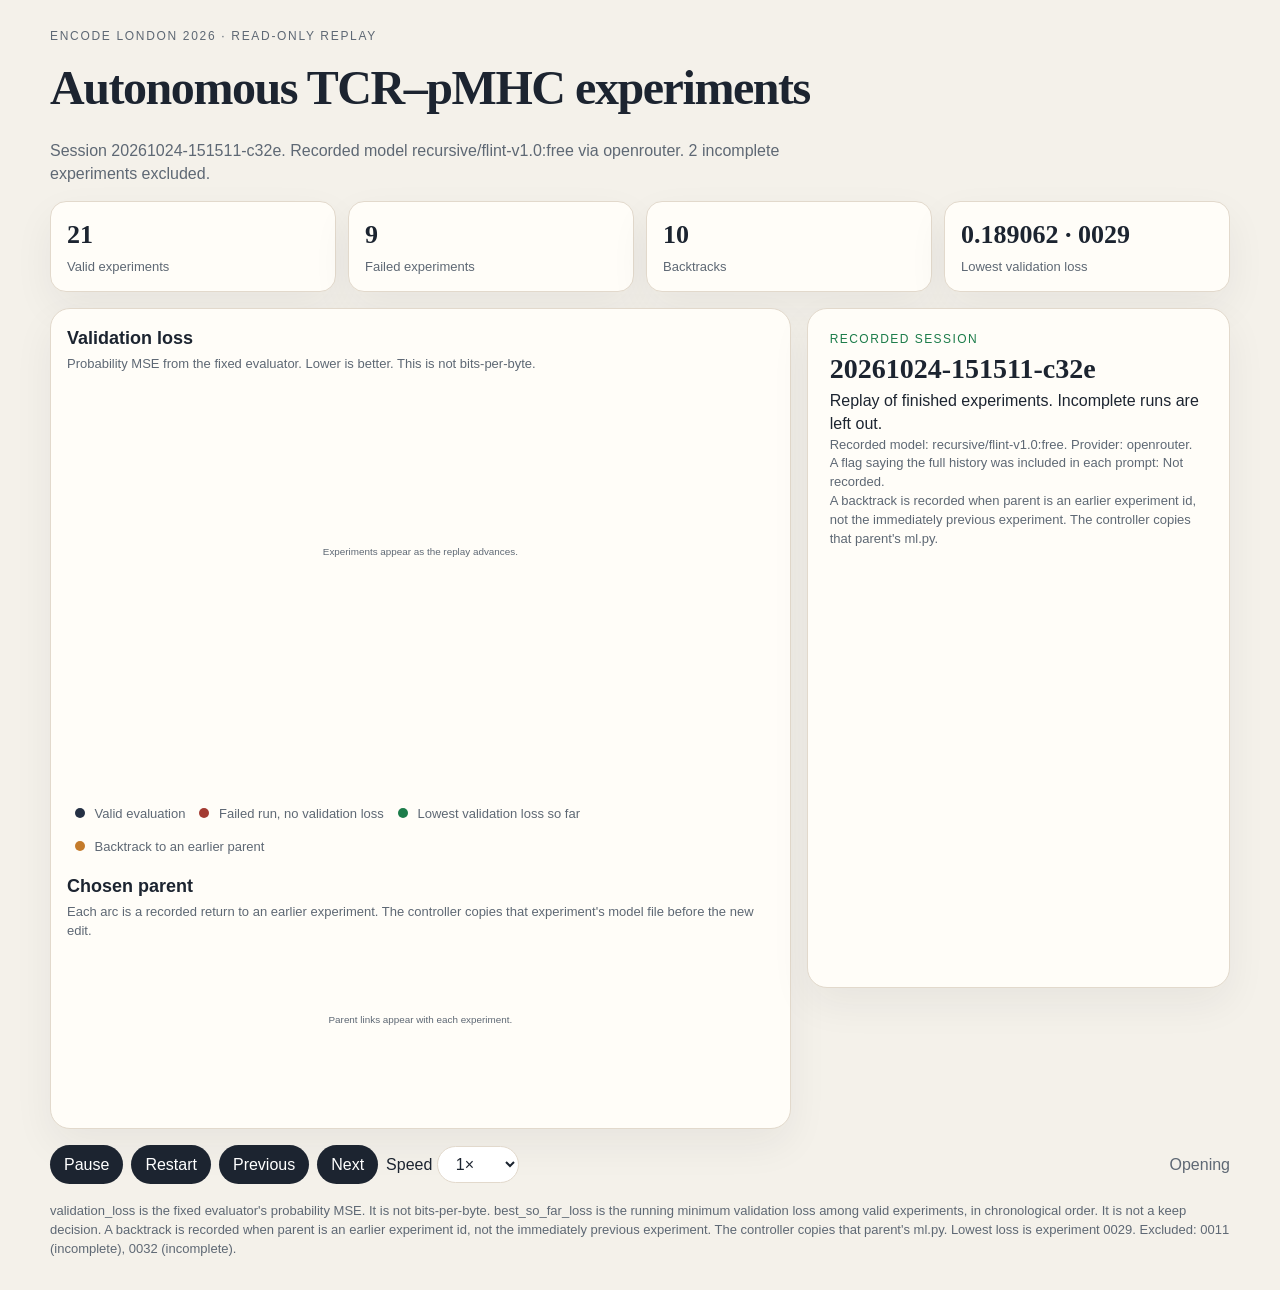
==== docs/index.html @ 0a5dcefe "Publish the recorded TCR–pMHC experiment replay. The static docs replay session 20261024-151511-c32e" ====
<!DOCTYPE html>
<html lang="en">
<head>
  <meta charset="utf-8">
  <meta name="viewport" content="width=device-width, initial-scale=1">
  <title>TCR–pMHC research replay</title>
  <link rel="stylesheet" href="./style.css">
</head>
<body>
  <header class="top">
    <p class="kicker">Encode London 2026 · read-only replay</p>
    <h1>Autonomous TCR–pMHC experiments</h1>
    <p class="lede" id="session-line">Loading recorded session…</p>
  </header>

  <section class="stats" id="stats" aria-label="Session summary"></section>

  <main>
    <section class="stage">
      <div class="stage-head">
        <h2>Validation loss</h2>
        <p>Probability MSE from the fixed evaluator. Lower is better. This is not bits-per-byte.</p>
      </div>
      <svg id="chart" viewBox="0 0 860 520" role="img" aria-label="Validation loss by experiment"></svg>
      <div class="legend">
        <span><i class="swatch point"></i> Valid evaluation</span>
        <span><i class="swatch fail"></i> Failed run, no validation loss</span>
        <span><i class="swatch best"></i> Lowest validation loss so far</span>
        <span><i class="swatch back"></i> Backtrack to an earlier parent</span>
      </div>
      <div class="stage-head lineage-head">
        <h2>Chosen parent</h2>
        <p>Each arc is a recorded return to an earlier experiment. The controller copies that experiment's model file before the new edit.</p>
      </div>
      <svg id="lineage" viewBox="0 0 860 210" role="img" aria-label="Recorded parent of each experiment"></svg>
    </section>

    <aside class="panel" id="panel" aria-live="polite"></aside>
  </main>

  <section class="controls">
    <button id="play" type="button">Pause</button>
    <button id="restart" type="button">Restart</button>
    <button id="prev" type="button">Previous</button>
    <button id="next" type="button">Next</button>
    <label>Speed
      <select id="speed">
        <option value="0.5">0.5×</option>
        <option value="1" selected>1×</option>
        <option value="2">2×</option>
        <option value="4">4×</option>
      </select>
    </label>
    <p id="progress"></p>
  </section>

  <footer>
    <p id="footnote"></p>
  </footer>
  <script src="./app.js"></script>
</body>
</html>
---- docs/style.css ----
:root {
  --paper: #f4f1ea;
  --ink: #1c2430;
  --muted: #5e6874;
  --line: #e2d9cc;
  --card: #fffdf8;
  --green: #1c7c4a;
  --green-soft: #e5f4ec;
  --red: #a33b32;
  --point: #243044;
  --shadow: 0 16px 40px rgba(28, 36, 48, 0.06);
}

* { box-sizing: border-box; }

body {
  margin: 0;
  background: var(--paper);
  color: var(--ink);
  font-family: "Avenir Next", "Segoe UI", sans-serif;
  line-height: 1.45;
}

.top, .stats, main, .controls, footer {
  width: min(1180px, calc(100% - 32px));
  margin-left: auto;
  margin-right: auto;
}

.kicker {
  margin: 28px 0 0;
  letter-spacing: 0.14em;
  text-transform: uppercase;
  font-size: 12px;
  color: var(--muted);
}

h1 {
  margin: 8px 0 0;
  font-family: Palatino, "Iowan Old Style", Georgia, serif;
  font-size: clamp(32px, 4vw, 48px);
  font-weight: 600;
  letter-spacing: -0.03em;
}

.lede { color: var(--muted); max-width: 760px; }

.stats {
  display: grid;
  grid-template-columns: repeat(4, 1fr);
  gap: 12px;
  margin-top: 8px;
}

.stat {
  background: var(--card);
  border: 1px solid var(--line);
  border-radius: 16px;
  padding: 14px 16px;
  box-shadow: var(--shadow);
}

.stat b {
  display: block;
  font-family: Palatino, Georgia, serif;
  font-size: 26px;
  font-weight: 600;
}

.stat span { color: var(--muted); font-size: 13px; }

main {
  display: grid;
  grid-template-columns: 1.4fr 0.8fr;
  gap: 16px;
  margin-top: 16px;
}

.stage, .panel {
  background: var(--card);
  border: 1px solid var(--line);
  border-radius: 20px;
  box-shadow: var(--shadow);
}

.stage { padding: 16px 16px 8px; }
.stage-head h2 { margin: 0; font-size: 18px; }
.stage-head p { margin: 4px 0 0; color: var(--muted); font-size: 13px; }

#chart { width: 100%; height: auto; display: block; }

.tick { fill: var(--muted); font-size: 12px; }
.axis { stroke: #cfc5b6; stroke-width: 1; }
.grid { stroke: #efe8dc; stroke-width: 1; }
.best-line { fill: none; stroke: var(--green); stroke-width: 2.5; }
.dot { cursor: pointer; }
.dot.active { stroke: #fff; stroke-width: 3; }

.legend {
  display: flex;
  flex-wrap: wrap;
  gap: 14px;
  color: var(--muted);
  font-size: 13px;
  padding: 4px 8px 12px;
}

.swatch {
  display: inline-block;
  width: 10px;
  height: 10px;
  border-radius: 50%;
  margin-right: 6px;
}
.swatch.point { background: var(--point); }
.swatch.fail { background: var(--red); }
.swatch.best { background: var(--green); }
.swatch.back { background: #c47b2b; }
.back-arc { fill: none; stroke: #c47b2b; stroke-width: 1.6; }
.lineage-head { margin-top: 4px; }

.panel { padding: 22px; min-height: 460px; max-height: 680px; overflow: auto; }
.panel h2 {
  margin: 0;
  font-family: Palatino, Georgia, serif;
  font-size: 28px;
}
.eyebrow {
  margin: 0 0 6px;
  color: var(--green);
  font-size: 12px;
  letter-spacing: 0.12em;
  text-transform: uppercase;
}
.panel h3 { margin: 18px 0 4px; font-size: 14px; }
.panel p { margin: 0; }
.metrics { display: grid; grid-template-columns: 1fr 1fr; gap: 8px; margin-top: 8px; }
.metric {
  background: #f7f3eb;
  border-radius: 12px;
  padding: 8px 10px;
}
.metric b { display: block; font-size: 16px; }
.metric span { color: var(--muted); font-size: 12px; }
.decision {
  display: inline-block;
  margin-top: 8px;
  padding: 4px 10px;
  border-radius: 999px;
  background: #efe8dc;
  font-size: 13px;
  letter-spacing: 0.04em;
}
.note { margin-top: 8px; color: var(--muted); font-size: 13px; }

.controls {
  display: flex;
  flex-wrap: wrap;
  align-items: center;
  gap: 8px;
  margin-top: 16px;
}

button, select {
  background: var(--ink);
  color: white;
  border: 0;
  border-radius: 999px;
  padding: 8px 14px;
  font: inherit;
  cursor: pointer;
}

select { background: white; color: var(--ink); border: 1px solid var(--line); }
#progress { margin: 0 0 0 auto; color: var(--muted); }

footer { margin: 18px auto 32px; color: var(--muted); font-size: 13px; }

@media (max-width: 900px) {
  .stats, main { grid-template-columns: 1fr; }
  #progress { margin-left: 0; }
}
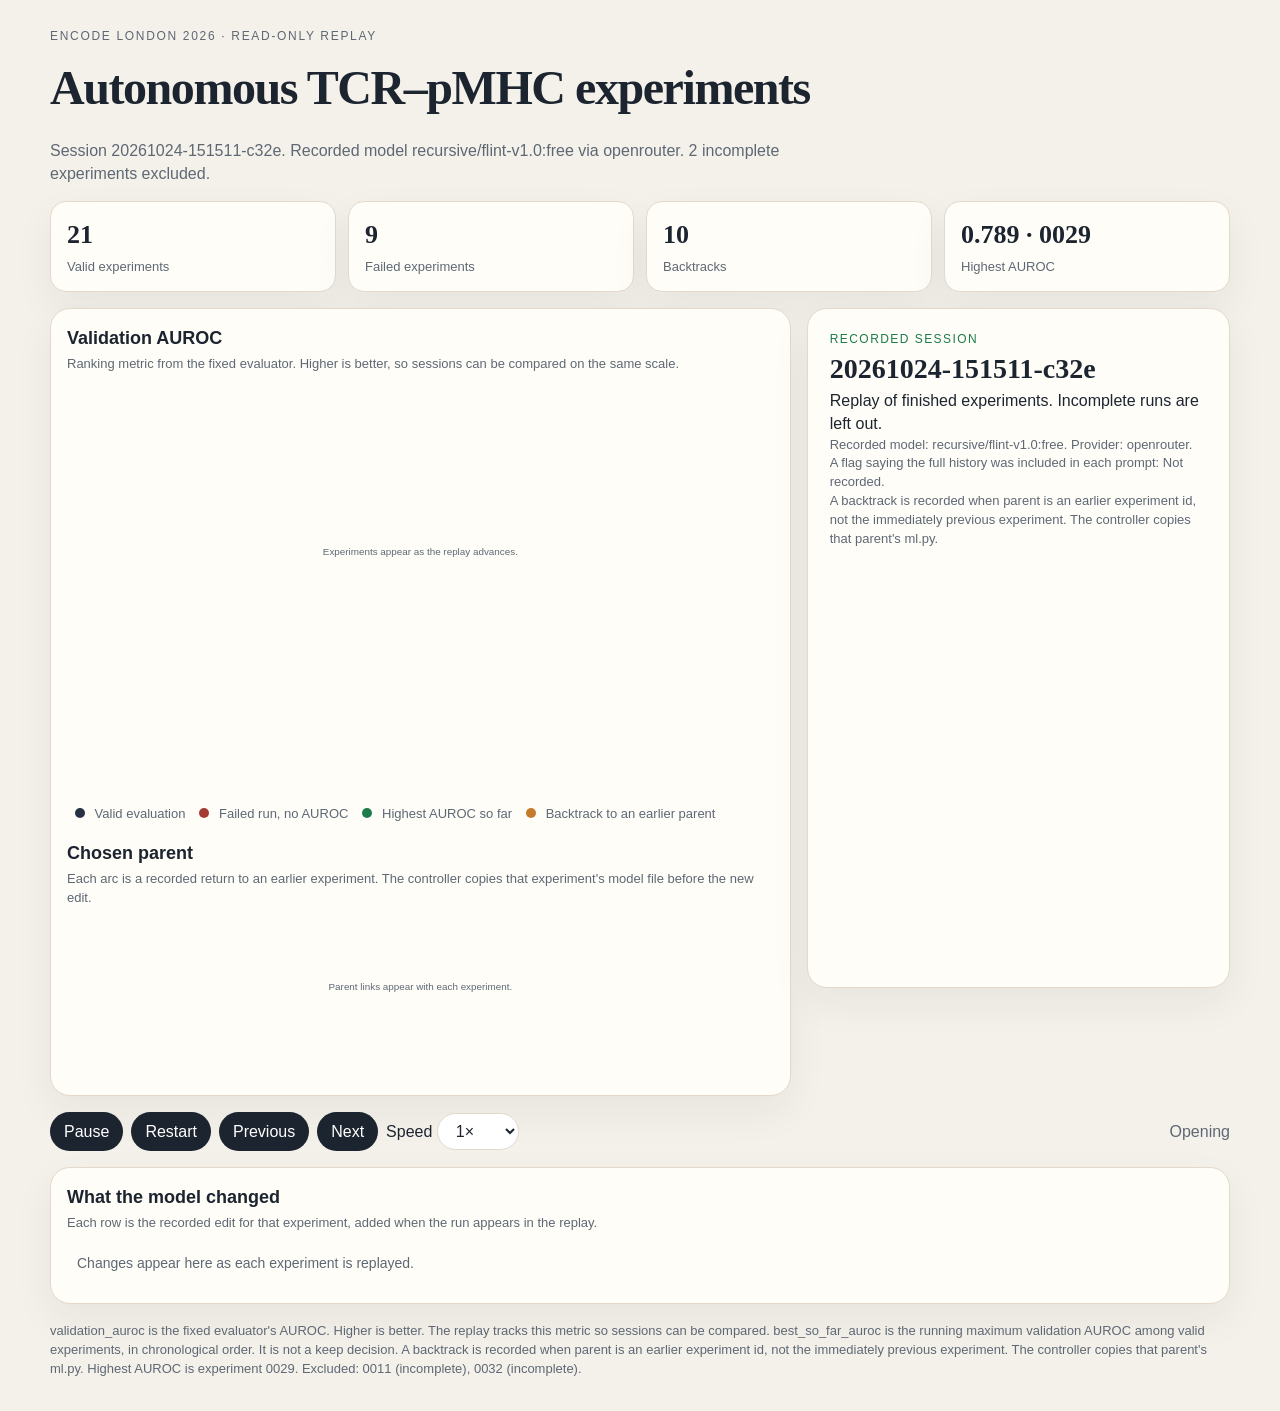
==== commit 8dabeb34: "Track the experiment replay by validation AUROC and log each model change. AUROC is the comparable m" ====
--- a/docs/index.html
+++ b/docs/index.html
@@ -18,14 +18,14 @@
   <main>
     <section class="stage">
       <div class="stage-head">
-        <h2>Validation loss</h2>
-        <p>Probability MSE from the fixed evaluator. Lower is better. This is not bits-per-byte.</p>
+        <h2>Validation AUROC</h2>
+        <p>Ranking metric from the fixed evaluator. Higher is better, so sessions can be compared on the same scale.</p>
       </div>
-      <svg id="chart" viewBox="0 0 860 520" role="img" aria-label="Validation loss by experiment"></svg>
+      <svg id="chart" viewBox="0 0 860 520" role="img" aria-label="Validation AUROC by experiment"></svg>
       <div class="legend">
         <span><i class="swatch point"></i> Valid evaluation</span>
-        <span><i class="swatch fail"></i> Failed run, no validation loss</span>
-        <span><i class="swatch best"></i> Lowest validation loss so far</span>
+        <span><i class="swatch fail"></i> Failed run, no AUROC</span>
+        <span><i class="swatch best"></i> Highest AUROC so far</span>
         <span><i class="swatch back"></i> Backtrack to an earlier parent</span>
       </div>
       <div class="stage-head lineage-head">
@@ -54,6 +54,14 @@
     <p id="progress"></p>
   </section>
 
+  <section class="changelog" aria-label="Model changes">
+    <div class="stage-head">
+      <h2>What the model changed</h2>
+      <p>Each row is the recorded edit for that experiment, added when the run appears in the replay.</p>
+    </div>
+    <ol id="change-log"></ol>
+  </section>
+
   <footer>
     <p id="footnote"></p>
   </footer>
--- a/docs/style.css
+++ b/docs/style.css
@@ -21,7 +21,7 @@
   line-height: 1.45;
 }
 
-.top, .stats, main, .controls, footer {
+.top, .stats, main, .controls, .changelog, footer {
   width: min(1180px, calc(100% - 32px));
   margin-left: auto;
   margin-right: auto;
@@ -174,9 +174,48 @@
 select { background: white; color: var(--ink); border: 1px solid var(--line); }
 #progress { margin: 0 0 0 auto; color: var(--muted); }
 
+.changelog {
+  margin-top: 16px;
+  background: var(--card);
+  border: 1px solid var(--line);
+  border-radius: 20px;
+  box-shadow: var(--shadow);
+  padding: 16px 16px 8px;
+}
+
+#change-log {
+  list-style: none;
+  margin: 12px 0 8px;
+  padding: 0;
+  max-height: 280px;
+  overflow: auto;
+  position: relative;
+}
+
+.change-row {
+  display: grid;
+  grid-template-columns: 58px 148px minmax(0, 1fr);
+  gap: 12px;
+  align-items: baseline;
+  padding: 8px 10px;
+  border-radius: 10px;
+  cursor: pointer;
+  font-size: 14px;
+}
+
+.change-row.current { background: #f3eee4; }
+.change-row .id { font-weight: 600; font-variant-numeric: tabular-nums; }
+.change-row .score { color: var(--muted); font-variant-numeric: tabular-nums; }
+.change-row.best .score { color: var(--green); }
+.change-row.failed .score { color: var(--red); }
+.change-row p { margin: 0; }
+.change-empty { margin: 8px 10px 14px; color: var(--muted); font-size: 14px; }
+
 footer { margin: 18px auto 32px; color: var(--muted); font-size: 13px; }
 
 @media (max-width: 900px) {
   .stats, main { grid-template-columns: 1fr; }
   #progress { margin-left: 0; }
-}
+  .change-row { grid-template-columns: 52px 1fr; }
+  .change-row p { grid-column: 1 / -1; }
+}
